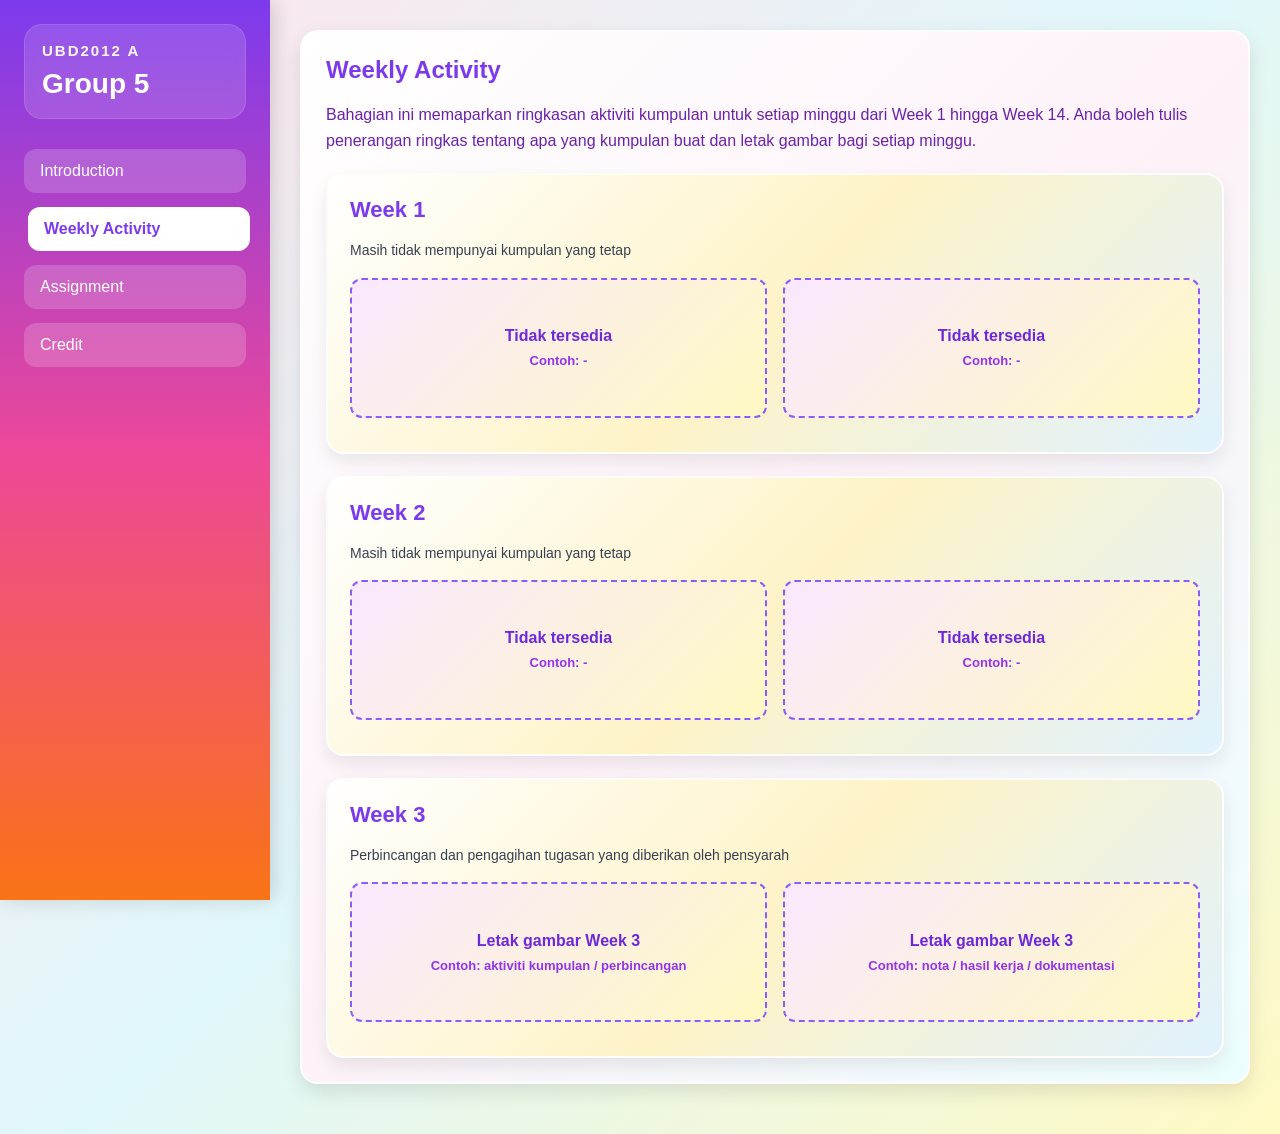
==== activity.html @ 943ba017 "31/3/2026 sesi 1" ====
<!DOCTYPE html>
<html lang="ms">
<head>
  <meta charset="UTF-8" />
  <meta name="viewport" content="width=device-width, initial-scale=1.0" />
  <title>UBD2012 A Group 6 - Weekly Activity</title>
  <link rel="stylesheet" href="style.css" />
</head>
<body>
  <div class="container">
    <aside class="sidebar">
      <div class="sidebar-title">
        <h1>UBD2012 A</h1>
        <h2>Group 5</h2>
      </div>
      <div class="menu">
        <a href="introduction.html">Introduction</a>
        <a href="activity.html" class="active">Weekly Activity</a>
        <a href="assignment.html">Assignment</a>
        <a href="credit.html">Credit</a>
      </div>
    </aside>

    <main class="content">
      
    <section class="section active">
      <div class="card">
        <h3>Weekly Activity</h3>
        <p class="weekly-intro">
          Bahagian ini memaparkan ringkasan aktiviti kumpulan untuk setiap minggu dari Week 1 hingga Week 14.
          Anda boleh tulis penerangan ringkas tentang apa yang kumpulan buat dan letak gambar bagi setiap minggu.
        </p>
        <div class="weeks-container">
          
        <div class="week-card">
          <h4 class="week-title">Week 1</h4>
          <div class="member-detail">Masih tidak mempunyai kumpulan yang tetap</div>
          <div class="members-grid" style="margin-top:16px;">
            <div class="image-slot">Tidak tersedia<span>Contoh: -</span></div>
            <div class="image-slot">Tidak tersedia<span>Contoh: -</span></div>
          </div>
        </div>
    
        <div class="week-card">
          <h4 class="week-title">Week 2</h4>
          <div class="member-detail">Masih tidak mempunyai kumpulan yang tetap</div>
          <div class="members-grid" style="margin-top:16px;">
            <div class="image-slot">Tidak tersedia<span>Contoh: -</span></div>
            <div class="image-slot">Tidak tersedia<span>Contoh: -</span></div>
          </div>
        </div>
    
        <div class="week-card">
          <h4 class="week-title">Week 3</h4>
          <div class="member-detail">Perbincangan dan pengagihan tugasan yang diberikan oleh pensyarah</div>
          <div class="members-grid" style="margin-top:16px;">
            <div class="image-slot">Letak gambar Week 3<span>Contoh: aktiviti kumpulan / perbincangan</span></div>
            <div class="image-slot">Letak gambar Week 3<span>Contoh: nota / hasil kerja / dokumentasi</span></div>
          </div>
        </div>
        </div>
      </div>
    </section>
    
    </main>
  </div>
  
</body>
</html>
---- style.css ----
* {
  margin: 0;
  padding: 0;
  box-sizing: border-box;
  font-family: Arial, sans-serif;
}

body {
  background: linear-gradient(135deg, #ffe4ec, #e0f7fa, #fff9c4);
  color: #222;
}

/* =========================
   LOADING SCREEN
========================= */

#loader {
  position: fixed;
  inset: 0;
  background: linear-gradient(135deg, #7c3aed, #ec4899, #f97316);
  display: flex;
  justify-content: center;
  align-items: center;
  overflow: hidden;
  z-index: 10000;
  transition: opacity 0.7s ease, visibility 0.7s ease;
}

.loader-hidden {
  opacity: 0;
  visibility: hidden;
  pointer-events: none;
}

.loader-blur {
  position: absolute;
  border-radius: 50%;
  filter: blur(18px);
  opacity: 0.28;
  animation: floatBlob 7s ease-in-out infinite;
}

.loader-blur-1 {
  width: 260px;
  height: 260px;
  top: 8%;
  left: 8%;
  background: rgba(255, 255, 255, 0.18);
}

.loader-blur-2 {
  width: 320px;
  height: 320px;
  right: 8%;
  bottom: 8%;
  background: rgba(255, 255, 255, 0.12);
  animation-delay: -2.5s;
}

.loader-card {
  position: relative;
  z-index: 2;
  width: min(92vw, 460px);
  padding: 28px 24px;
  border-radius: 24px;
  text-align: center;
  color: white;
  background: rgba(255, 255, 255, 0.14);
  backdrop-filter: blur(10px);
  box-shadow:
    0 18px 45px rgba(0, 0, 0, 0.18),
    inset 0 0 0 1px rgba(255, 255, 255, 0.16);
}

.loader-badge {
  display: inline-block;
  padding: 8px 14px;
  margin-bottom: 18px;
  border-radius: 999px;
  font-size: 12px;
  font-weight: bold;
  letter-spacing: 1.5px;
  color: #fff7ed;
  background: rgba(255, 255, 255, 0.14);
  box-shadow: inset 0 0 0 1px rgba(255, 255, 255, 0.14);
}

.loader-visual {
  position: relative;
  width: 130px;
  height: 130px;
  margin: 0 auto 20px;
  display: flex;
  justify-content: center;
  align-items: center;
}

.loader-ring {
  position: absolute;
  border-radius: 50%;
  border: 2px solid rgba(255, 255, 255, 0.22);
}

.loader-ring-1 {
  inset: 0;
  border-top-color: #ffffff;
  border-left-color: #fff7ed;
  animation: spin 2s linear infinite;
}

.loader-ring-2 {
  inset: 14px;
  border-right-color: #ffffff;
  border-bottom-color: #fef3c7;
  animation: spinReverse 1.6s linear infinite;
}

.loader-core {
  width: 68px;
  height: 68px;
  border-radius: 20px;
  display: flex;
  justify-content: center;
  align-items: center;
  font-size: 32px;
  font-weight: 800;
  color: #7c3aed;
  background: linear-gradient(135deg, #ffffff, #fdf2f8, #ecfeff);
  box-shadow: 0 10px 24px rgba(0, 0, 0, 0.16);
  animation: pulseCore 1.6s ease-in-out infinite;
}

.loader-title {
  font-size: 28px;
  line-height: 1.2;
  margin-bottom: 10px;
  color: white;
}

.loader-subtitle {
  font-size: 15px;
  line-height: 1.7;
  color: #fff7ed;
  margin-bottom: 18px;
}

.loader-progress {
  width: 100%;
  height: 10px;
  border-radius: 999px;
  overflow: hidden;
  background: rgba(255, 255, 255, 0.16);
  box-shadow: inset 0 0 0 1px rgba(255, 255, 255, 0.12);
}

.loader-progress-bar {
  display: block;
  width: 35%;
  height: 100%;
  border-radius: inherit;
  background: linear-gradient(90deg, #ffffff, #fff7ed, #fef3c7);
  animation: loadingBar 1.8s ease-in-out infinite;
}

.loader-dots {
  display: flex;
  justify-content: center;
  gap: 8px;
  margin-top: 18px;
}

.loader-dots span {
  width: 10px;
  height: 10px;
  border-radius: 50%;
  background: white;
  opacity: 0.35;
  animation: dotBlink 1.2s infinite ease-in-out;
}

.loader-dots span:nth-child(2) {
  animation-delay: 0.2s;
}

.loader-dots span:nth-child(3) {
  animation-delay: 0.4s;
}

.loader-note {
  margin-top: 12px;
  color: #fff7ed;
  font-size: 12px;
  font-weight: bold;
  letter-spacing: 1.5px;
  text-transform: uppercase;
}

@keyframes spin {
  to {
    transform: rotate(360deg);
  }
}

@keyframes spinReverse {
  to {
    transform: rotate(-360deg);
  }
}

@keyframes pulseCore {
  0%, 100% {
    transform: scale(1);
  }
  50% {
    transform: scale(1.08);
  }
}

@keyframes dotBlink {
  0%, 100% {
    transform: translateY(0);
    opacity: 0.35;
  }
  50% {
    transform: translateY(-6px);
    opacity: 1;
  }
}

@keyframes loadingBar {
  0% {
    transform: translateX(-120%);
  }
  50% {
    transform: translateX(120%);
  }
  100% {
    transform: translateX(260%);
  }
}

@keyframes floatBlob {
  0%, 100% {
    transform: translateY(0) translateX(0) scale(1);
  }
  50% {
    transform: translateY(-18px) translateX(12px) scale(1.08);
  }
}

/* =========================
   MAIN LAYOUT
========================= */

.container {
  display: flex;
  min-height: 100vh;
}

.sidebar {
  width: 270px;
  background: linear-gradient(180deg, #7c3aed, #ec4899, #f97316);
  color: white;
  padding: 24px;
  box-shadow: 4px 0 18px rgba(0, 0, 0, 0.15);
  position: sticky;
  top: 0;
  height: 100vh;
  overflow-y: auto;
}

.sidebar-title {
  margin-bottom: 30px;
  padding: 18px;
  border-radius: 18px;
  background: rgba(255, 255, 255, 0.14);
  box-shadow: inset 0 0 0 1px rgba(255, 255, 255, 0.12);
  backdrop-filter: blur(6px);
}

.sidebar-title h1 {
  font-size: 15px;
  font-weight: bold;
  letter-spacing: 2px;
  text-transform: uppercase;
  color: #fff7ed;
  margin-bottom: 8px;
}

.sidebar-title h2 {
  font-size: 28px;
  font-weight: bold;
  line-height: 1.2;
  color: white;
}

.menu a {
  display: block;
  background: rgba(255, 255, 255, 0.18);
  color: white;
  text-decoration: none;
  padding: 13px 16px;
  border-radius: 12px;
  margin-bottom: 14px;
  transition: 0.3s;
  backdrop-filter: blur(4px);
}

.menu a:hover,
.menu a.active {
  background: #fff;
  color: #7c3aed;
  font-weight: bold;
  transform: translateX(4px);
}

.content {
  flex: 1;
  padding: 30px;
}

.section.active {
  width: 100%;
  max-width: 1100px;
  margin: 0 auto;
}

.card {
  background: linear-gradient(135deg, #ffffff, #fdf2f8, #ecfeff);
  padding: 24px;
  border-radius: 18px;
  box-shadow: 0 8px 20px rgba(0, 0, 0, 0.1);
  margin-bottom: 20px;
  border: 2px solid rgba(255, 255, 255, 0.7);
}

.card h3 {
  margin-bottom: 18px;
  color: #7c3aed;
  font-size: 24px;
}

.weekly-intro {
  font-size: 16px;
  margin-bottom: 20px;
  color: #6b21a8;
  line-height: 1.6;
}

.weeks-container {
  display: grid;
  gap: 22px;
}

.week-card {
  background: linear-gradient(135deg, #ffffff, #fef3c7, #e0f2fe);
  border-radius: 18px;
  padding: 22px;
  box-shadow: 0 8px 18px rgba(0, 0, 0, 0.08);
  border: 2px solid rgba(255, 255, 255, 0.8);
}

.week-title {
  font-size: 22px;
  color: #7c3aed;
  margin-bottom: 16px;
}

.members-grid {
  display: grid;
  grid-template-columns: repeat(2, 1fr);
  gap: 16px;
}

.member-card {
  background: linear-gradient(135deg, #fdf2f8, #ecfeff);
  border-radius: 16px;
  padding: 16px;
  border: 2px solid #f5d0fe;
  box-shadow: 0 4px 10px rgba(0, 0, 0, 0.06);
}

.member-card h4 {
  color: #db2777;
  margin-bottom: 10px;
  font-size: 18px;
}

.member-file,
.image-slot {
  width: 100%;
  min-height: 140px;
  border: 2px dashed #8b5cf6;
  border-radius: 12px;
  display: flex;
  flex-direction: column;
  align-items: center;
  justify-content: center;
  text-align: center;
  background: linear-gradient(135deg, #fae8ff, #fef9c3);
  color: #6d28d9;
  font-weight: bold;
  margin-bottom: 12px;
  padding: 14px;
  transition: 0.3s;
}

.member-file {
  cursor: pointer;
}

.member-file:hover,
.image-slot:hover {
  transform: translateY(-4px) scale(1.02);
  box-shadow: 0 10px 20px rgba(0, 0, 0, 0.12);
  border-color: #ec4899;
  background: linear-gradient(135deg, #fce7f3, #dbeafe, #fef3c7);
}

.member-file span,
.image-slot span {
  display: block;
  margin-top: 8px;
  font-size: 13px;
  color: #9333ea;
}

.member-detail {
  font-size: 14px;
  line-height: 1.6;
  color: #374151;
}

.credit-item {
  padding: 14px 0;
  border-bottom: 1px solid #fbcfe8;
  font-size: 16px;
}

.credit-item strong {
  color: #ea580c;
}

.credit-item:last-child {
  border-bottom: none;
}

.pdf-preview-card {
  margin-top: 24px;
  background: linear-gradient(135deg, #ffffff, #f3e8ff, #ecfeff);
  border-radius: 18px;
  padding: 20px;
  border: 2px solid #e9d5ff;
  box-shadow: 0 8px 18px rgba(0, 0, 0, 0.08);
}

.pdf-preview-title {
  font-size: 20px;
  color: #7c3aed;
  margin-bottom: 12px;
}

.pdf-preview-note {
  font-size: 14px;
  color: #6b7280;
  margin-bottom: 14px;
  line-height: 1.6;
}

.pdf-frame {
  width: 100%;
  height: 650px;
  border: 2px solid #ddd6fe;
  border-radius: 12px;
  background: white;
}

/* =========================
   RESPONSIVE
========================= */

@media (max-width: 768px) {
  .container {
    flex-direction: column;
  }

  .sidebar {
    width: 100%;
    height: auto;
    position: relative;
  }

  .content {
    padding: 18px;
  }

  .members-grid {
    grid-template-columns: 1fr;
  }

  .pdf-frame {
    height: 420px;
  }

  .loader-card {
    padding: 24px 18px;
    border-radius: 20px;
  }

  .loader-title {
    font-size: 22px;
  }

  .loader-subtitle {
    font-size: 14px;
  }

  .loader-visual {
    width: 110px;
    height: 110px;
  }

  .loader-core {
    width: 58px;
    height: 58px;
    font-size: 28px;
  }
}
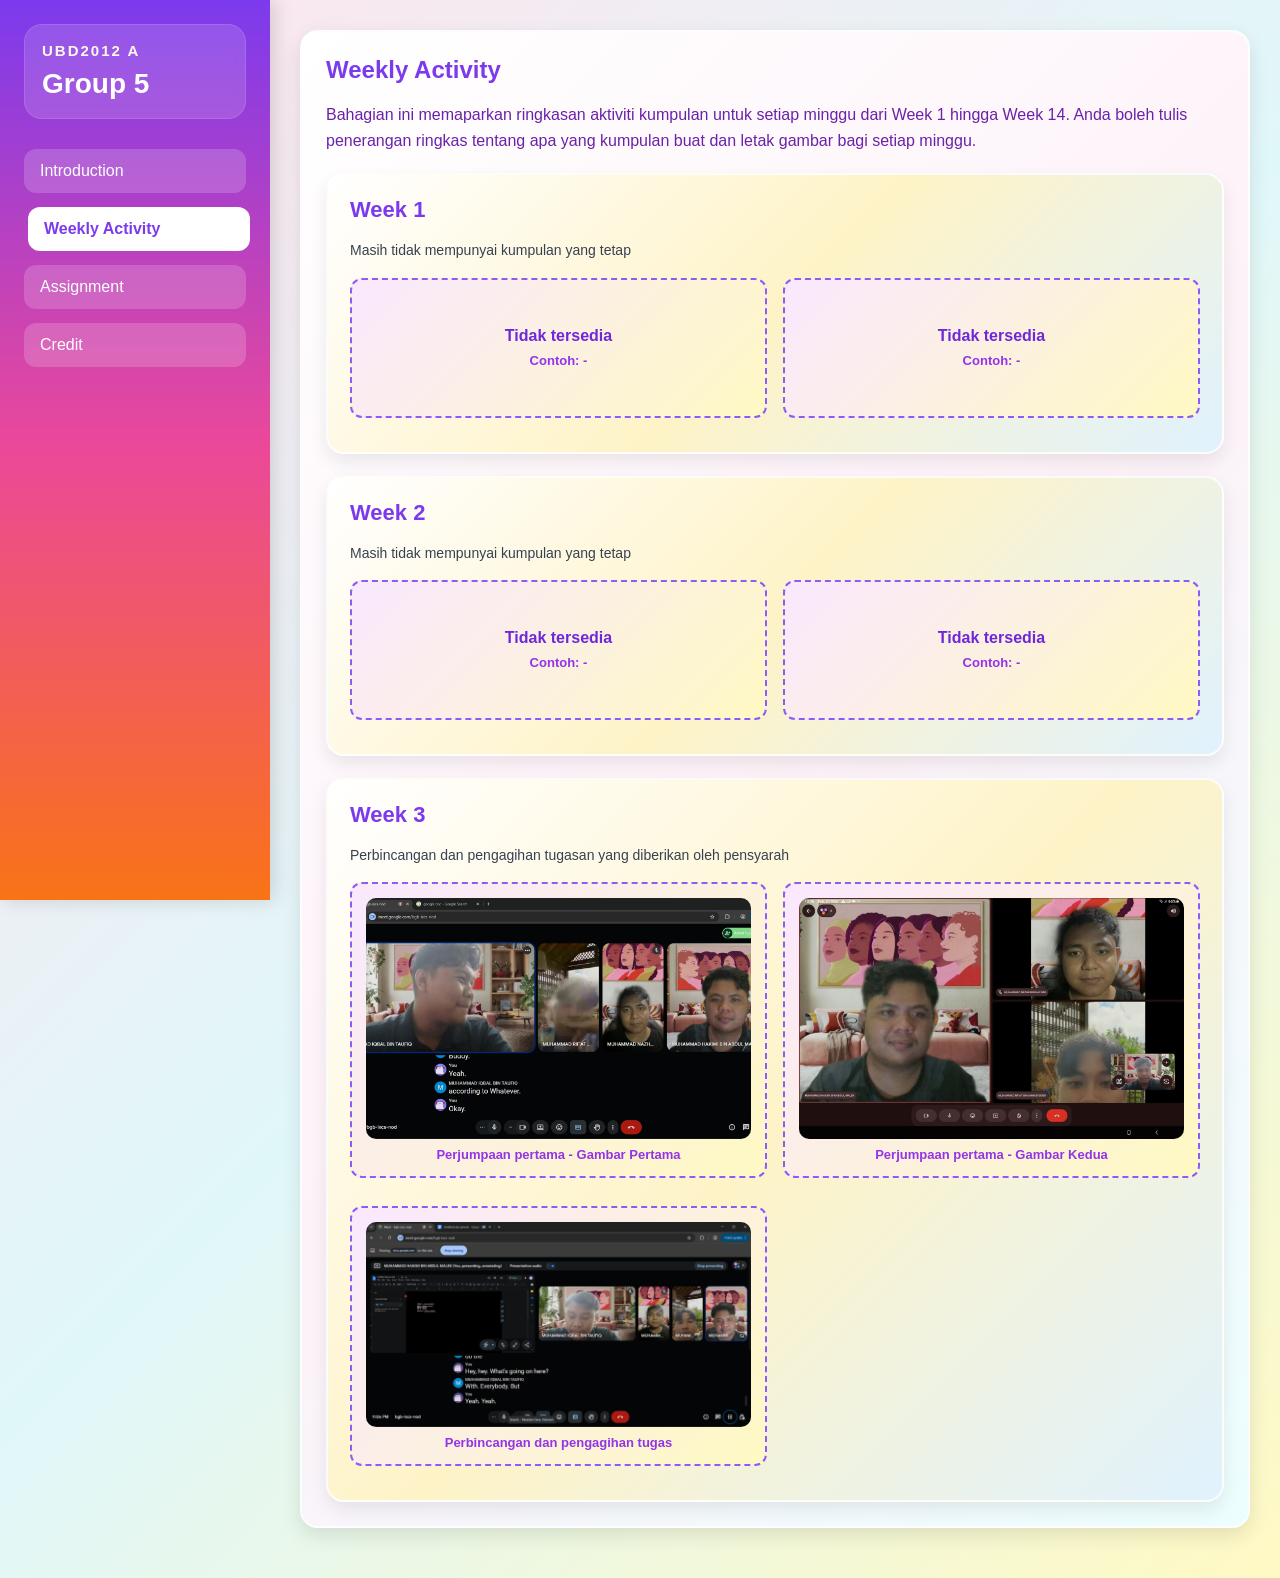
==== commit e097ce7c: "010425 sesi 1" ====
--- a/activity.html
+++ b/activity.html
@@ -54,8 +54,18 @@
           <h4 class="week-title">Week 3</h4>
           <div class="member-detail">Perbincangan dan pengagihan tugasan yang diberikan oleh pensyarah</div>
           <div class="members-grid" style="margin-top:16px;">
-            <div class="image-slot">Letak gambar Week 3<span>Contoh: aktiviti kumpulan / perbincangan</span></div>
-            <div class="image-slot">Letak gambar Week 3<span>Contoh: nota / hasil kerja / dokumentasi</span></div>
+            <div class="image-slot">
+            <img src="Image/WEEK3/Week3Pic1.jpg" alt="Aktiviti Kumpulan" style="width:100%; height:100%; object-fit:cover;border-radius: 10px;">
+              <span>Perjumpaan pertama - Gambar Pertama</span>
+            </div>
+            <div class="image-slot">
+            <img src="Image/WEEK3/Week3Pic2.jpg" alt="Aktiviti Kumpulan" style="width:100%; height:100%; object-fit:cover;border-radius: 10px;">
+              <span>Perjumpaan pertama - Gambar Kedua</span>
+          </div>
+          <div class="image-slot">
+            <img src="Image/WEEK3/Week3Pic3.jpeg" alt="Aktiviti Kumpulan" style="width:100%; height:100%; object-fit:cover;border-radius: 10px;">
+              <span>Perbincangan dan pengagihan tugas</span>
+          </div>
           </div>
         </div>
         </div>
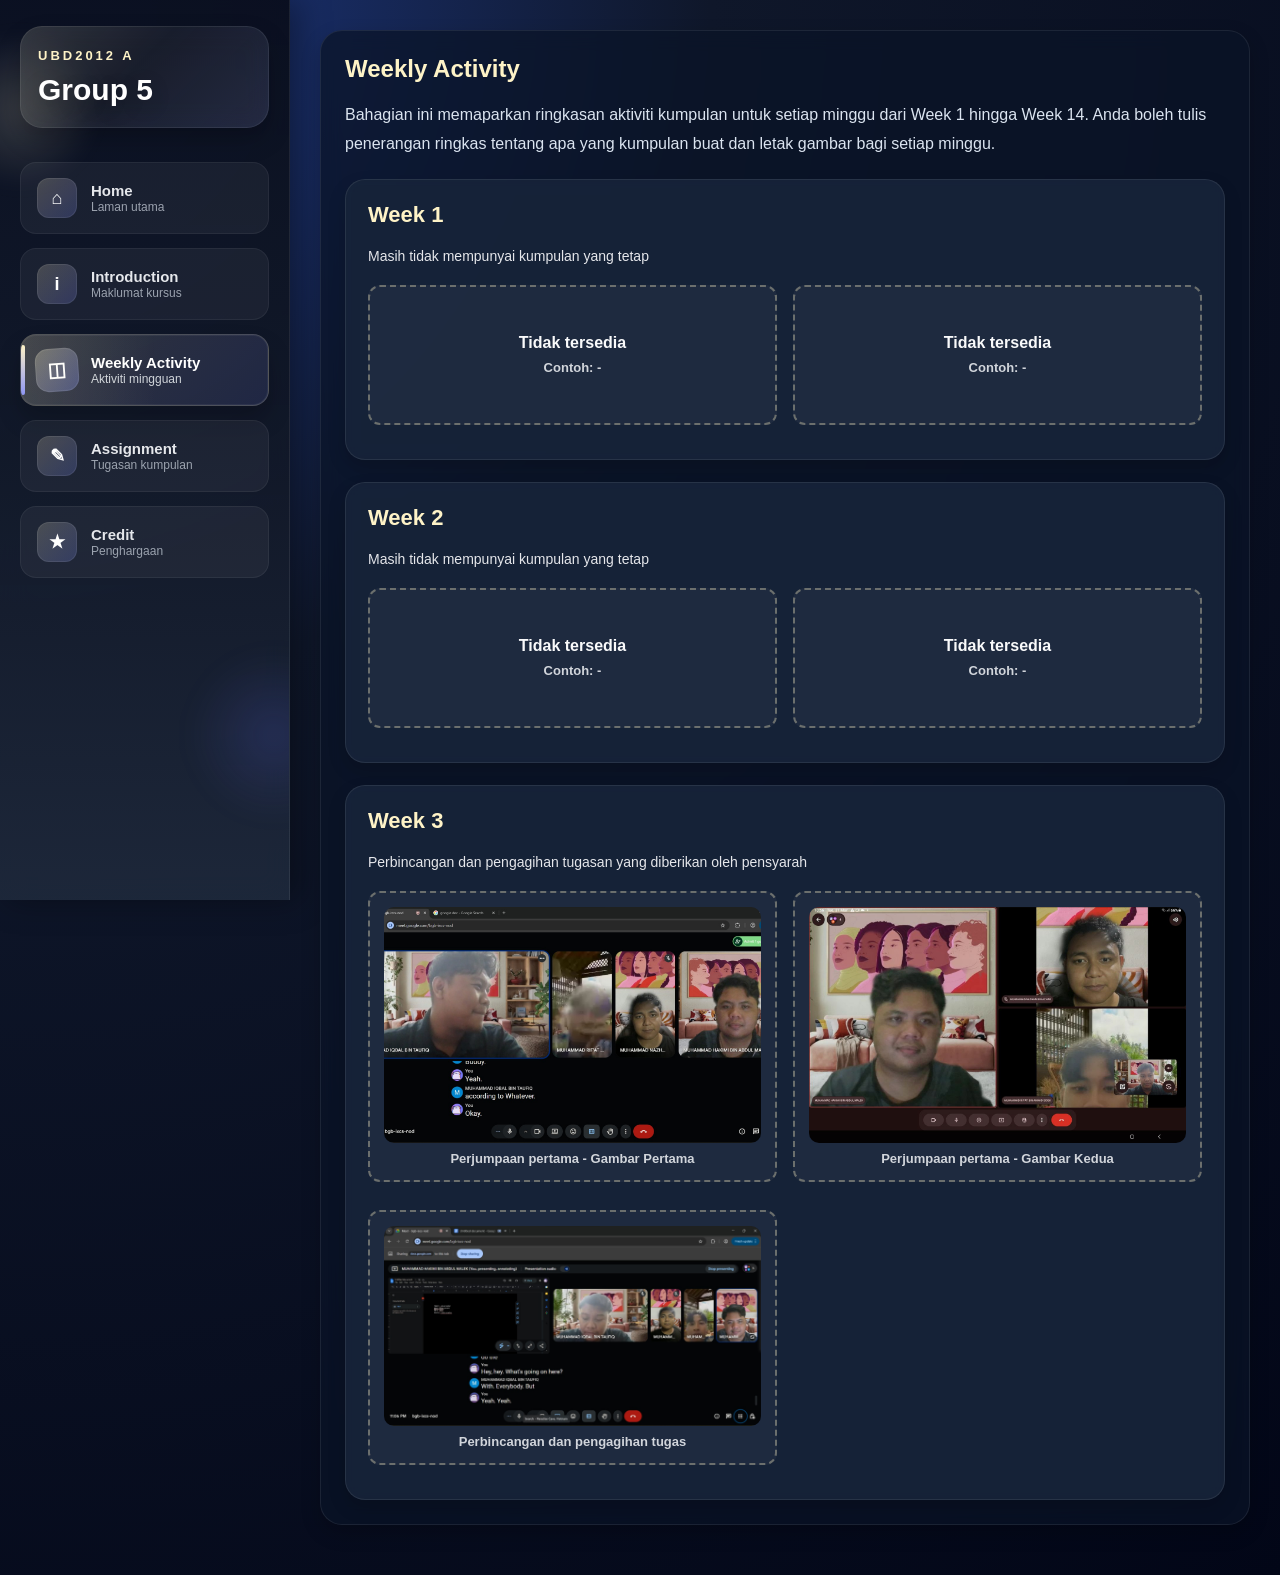
==== commit 05ec4bdd: "030426 sesi 1" ====
--- a/activity.html
+++ b/activity.html
@@ -3,7 +3,7 @@
 <head>
   <meta charset="UTF-8" />
   <meta name="viewport" content="width=device-width, initial-scale=1.0" />
-  <title>UBD2012 A Group 6 - Weekly Activity</title>
+  <title>UBD2012 A Group 5 - Credit</title>
   <link rel="stylesheet" href="style.css" />
 </head>
 <body>
@@ -13,14 +13,49 @@
         <h1>UBD2012 A</h1>
         <h2>Group 5</h2>
       </div>
+
       <div class="menu">
-        <a href="introduction.html">Introduction</a>
-        <a href="activity.html" class="active">Weekly Activity</a>
-        <a href="assignment.html">Assignment</a>
-        <a href="credit.html">Credit</a>
+        <a href="index.html">
+          <div class="menu-icon">⌂</div>
+          <div class="menu-text">
+            <strong>Home</strong>
+            <span>Laman utama</span>
+          </div>
+        </a>
+
+        <a href="introduction.html">
+          <div class="menu-icon">i</div>
+          <div class="menu-text">
+            <strong>Introduction</strong>
+            <span>Maklumat kursus</span>
+          </div>
+        </a>
+
+        <a href="activity.html" class="active">
+          <div class="menu-icon">◫</div>
+          <div class="menu-text">
+            <strong>Weekly Activity</strong>
+            <span>Aktiviti mingguan</span>
+          </div>
+        </a>
+
+        <a href="assignment.html">
+          <div class="menu-icon">✎</div>
+          <div class="menu-text">
+            <strong>Assignment</strong>
+            <span>Tugasan kumpulan</span>
+          </div>
+        </a>
+
+        <a href="credit.html">
+          <div class="menu-icon">★</div>
+          <div class="menu-text">
+            <strong>Credit</strong>
+            <span>Penghargaan</span>
+          </div>
+        </a>
       </div>
     </aside>
-
     <main class="content">
       
     <section class="section active">
@@ -73,7 +108,7 @@
     </section>
     
     </main>
+    
   </div>
-  
 </body>
-</html>
+</html>
--- a/style.css
+++ b/style.css
@@ -5,9 +5,13 @@
   font-family: Arial, sans-serif;
 }
 
+html {
+  scroll-behavior: smooth;
+}
+
 body {
-  background: linear-gradient(135deg, #ffe4ec, #e0f7fa, #fff9c4);
-  color: #222;
+  background: radial-gradient(circle at top left, #1e3a8a 0%, #0f172a 35%, #020617 100%);
+  color: #f8fafc;
 }
 
 /* =========================
@@ -17,7 +21,7 @@
 #loader {
   position: fixed;
   inset: 0;
-  background: linear-gradient(135deg, #7c3aed, #ec4899, #f97316);
+  background: linear-gradient(135deg, #020617, #0f172a, #1e3a8a);
   display: flex;
   justify-content: center;
   align-items: center;
@@ -36,7 +40,7 @@
   position: absolute;
   border-radius: 50%;
   filter: blur(18px);
-  opacity: 0.28;
+  opacity: 0.22;
   animation: floatBlob 7s ease-in-out infinite;
 }
 
@@ -45,7 +49,7 @@
   height: 260px;
   top: 8%;
   left: 8%;
-  background: rgba(255, 255, 255, 0.18);
+  background: rgba(255, 255, 255, 0.12);
 }
 
 .loader-blur-2 {
@@ -53,7 +57,7 @@
   height: 320px;
   right: 8%;
   bottom: 8%;
-  background: rgba(255, 255, 255, 0.12);
+  background: rgba(255, 255, 255, 0.08);
   animation-delay: -2.5s;
 }
 
@@ -65,11 +69,11 @@
   border-radius: 24px;
   text-align: center;
   color: white;
-  background: rgba(255, 255, 255, 0.14);
-  backdrop-filter: blur(10px);
+  background: rgba(255, 255, 255, 0.08);
+  backdrop-filter: blur(14px);
   box-shadow:
-    0 18px 45px rgba(0, 0, 0, 0.18),
-    inset 0 0 0 1px rgba(255, 255, 255, 0.16);
+    0 18px 45px rgba(0, 0, 0, 0.28),
+    inset 0 0 0 1px rgba(255, 255, 255, 0.10);
 }
 
 .loader-badge {
@@ -80,9 +84,9 @@
   font-size: 12px;
   font-weight: bold;
   letter-spacing: 1.5px;
-  color: #fff7ed;
-  background: rgba(255, 255, 255, 0.14);
-  box-shadow: inset 0 0 0 1px rgba(255, 255, 255, 0.14);
+  color: #fef3c7;
+  background: rgba(255, 255, 255, 0.08);
+  box-shadow: inset 0 0 0 1px rgba(255, 255, 255, 0.08);
 }
 
 .loader-visual {
@@ -98,20 +102,20 @@
 .loader-ring {
   position: absolute;
   border-radius: 50%;
-  border: 2px solid rgba(255, 255, 255, 0.22);
+  border: 2px solid rgba(255, 255, 255, 0.18);
 }
 
 .loader-ring-1 {
   inset: 0;
   border-top-color: #ffffff;
-  border-left-color: #fff7ed;
+  border-left-color: #fef3c7;
   animation: spin 2s linear infinite;
 }
 
 .loader-ring-2 {
   inset: 14px;
   border-right-color: #ffffff;
-  border-bottom-color: #fef3c7;
+  border-bottom-color: #cbd5e1;
   animation: spinReverse 1.6s linear infinite;
 }
 
@@ -124,9 +128,9 @@
   align-items: center;
   font-size: 32px;
   font-weight: 800;
-  color: #7c3aed;
-  background: linear-gradient(135deg, #ffffff, #fdf2f8, #ecfeff);
-  box-shadow: 0 10px 24px rgba(0, 0, 0, 0.16);
+  color: #0f172a;
+  background: linear-gradient(135deg, #ffffff, #f8fafc, #e2e8f0);
+  box-shadow: 0 10px 24px rgba(0, 0, 0, 0.18);
   animation: pulseCore 1.6s ease-in-out infinite;
 }
 
@@ -140,7 +144,7 @@
 .loader-subtitle {
   font-size: 15px;
   line-height: 1.7;
-  color: #fff7ed;
+  color: #e2e8f0;
   margin-bottom: 18px;
 }
 
@@ -149,8 +153,8 @@
   height: 10px;
   border-radius: 999px;
   overflow: hidden;
-  background: rgba(255, 255, 255, 0.16);
-  box-shadow: inset 0 0 0 1px rgba(255, 255, 255, 0.12);
+  background: rgba(255, 255, 255, 0.10);
+  box-shadow: inset 0 0 0 1px rgba(255, 255, 255, 0.08);
 }
 
 .loader-progress-bar {
@@ -158,7 +162,7 @@
   width: 35%;
   height: 100%;
   border-radius: inherit;
-  background: linear-gradient(90deg, #ffffff, #fff7ed, #fef3c7);
+  background: linear-gradient(90deg, #ffffff, #fef3c7, #cbd5e1);
   animation: loadingBar 1.8s ease-in-out infinite;
 }
 
@@ -188,7 +192,7 @@
 
 .loader-note {
   margin-top: 12px;
-  color: #fff7ed;
+  color: #fef3c7;
   font-size: 12px;
   font-weight: bold;
   letter-spacing: 1.5px;
@@ -257,62 +261,217 @@
   min-height: 100vh;
 }
 
+/* =========================
+   SIDEBAR PREMIUM
+========================= */
+
 .sidebar {
-  width: 270px;
-  background: linear-gradient(180deg, #7c3aed, #ec4899, #f97316);
+  width: 290px;
+  background: linear-gradient(180deg, rgba(10,15,30,0.96), rgba(17,24,39,0.94), rgba(30,41,59,0.92));
   color: white;
-  padding: 24px;
-  box-shadow: 4px 0 18px rgba(0, 0, 0, 0.15);
+  padding: 26px 20px;
+  box-shadow: 8px 0 30px rgba(0, 0, 0, 0.35);
   position: sticky;
   top: 0;
   height: 100vh;
   overflow-y: auto;
+  border-right: 1px solid rgba(255, 255, 255, 0.08);
+  backdrop-filter: blur(14px);
+}
+
+.sidebar::before {
+  content: "";
+  position: absolute;
+  top: 30px;
+  left: -60px;
+  width: 160px;
+  height: 160px;
+  border-radius: 50%;
+  background: radial-gradient(circle, rgba(254,243,199,0.18), transparent 70%);
+  filter: blur(10px);
+  pointer-events: none;
+}
+
+.sidebar::after {
+  content: "";
+  position: absolute;
+  bottom: 80px;
+  right: -70px;
+  width: 170px;
+  height: 170px;
+  border-radius: 50%;
+  background: radial-gradient(circle, rgba(99,102,241,0.18), transparent 70%);
+  filter: blur(12px);
+  pointer-events: none;
 }
 
 .sidebar-title {
-  margin-bottom: 30px;
-  padding: 18px;
-  border-radius: 18px;
-  background: rgba(255, 255, 255, 0.14);
-  box-shadow: inset 0 0 0 1px rgba(255, 255, 255, 0.12);
-  backdrop-filter: blur(6px);
+  position: relative;
+  margin-bottom: 34px;
+  padding: 22px 18px;
+  border-radius: 22px;
+  background: rgba(255, 255, 255, 0.06);
+  box-shadow:
+    inset 0 0 0 1px rgba(255, 255, 255, 0.08),
+    0 12px 24px rgba(0, 0, 0, 0.22);
+  backdrop-filter: blur(12px);
+  overflow: hidden;
+}
+
+.sidebar-title::before {
+  content: "";
+  position: absolute;
+  inset: 0;
+  background: linear-gradient(135deg, rgba(254,243,199,0.10), transparent 45%, rgba(129,140,248,0.10));
+  pointer-events: none;
 }
 
 .sidebar-title h1 {
+  position: relative;
+  font-size: 13px;
+  font-weight: bold;
+  letter-spacing: 3px;
+  text-transform: uppercase;
+  color: #fef3c7;
+  margin-bottom: 10px;
+}
+
+.sidebar-title h2 {
+  position: relative;
+  font-size: 30px;
+  font-weight: 800;
+  line-height: 1.1;
+  color: white;
+  text-shadow: 0 6px 18px rgba(0,0,0,0.25);
+}
+
+.menu {
+  position: relative;
+  z-index: 2;
+  width: 100%;
+}
+
+.menu a {
+  position: relative;
+  display: flex;
+  align-items: center;
+  gap: 14px;
+  width: 100%;
+  padding: 15px 16px;
+  margin-bottom: 14px;
+  border-radius: 16px;
+  text-decoration: none;
+  color: #e5e7eb;
+  background: rgba(255, 255, 255, 0.05);
+  border: 1px solid rgba(255, 255, 255, 0.06);
+  transition: all 0.28s ease;
+  overflow: hidden;
+}
+
+.menu a::before {
+  content: "";
+  position: absolute;
+  left: 0;
+  top: 10px;
+  bottom: 10px;
+  width: 4px;
+  border-radius: 999px;
+  background: linear-gradient(180deg, #fef3c7, #818cf8);
+  opacity: 0;
+  transform: scaleY(0.3);
+  transition: all 0.28s ease;
+}
+
+.menu a::after {
+  content: "";
+  position: absolute;
+  inset: 0;
+  background: linear-gradient(90deg, rgba(254,243,199,0.10), transparent 55%);
+  opacity: 0;
+  transition: 0.28s ease;
+}
+
+.menu a:hover {
+  transform: translateX(8px) scale(1.01);
+  color: white;
+  background: rgba(255, 255, 255, 0.09);
+  box-shadow: 0 12px 22px rgba(0, 0, 0, 0.18);
+}
+
+.menu a:hover::before {
+  opacity: 1;
+  transform: scaleY(1);
+}
+
+.menu a:hover::after {
+  opacity: 1;
+}
+
+.menu a.active {
+  color: white;
+  background: linear-gradient(135deg, rgba(254,243,199,0.14), rgba(129,140,248,0.14));
+  border: 1px solid rgba(254, 243, 199, 0.18);
+  box-shadow:
+    0 14px 24px rgba(0, 0, 0, 0.20),
+    inset 0 0 0 1px rgba(255,255,255,0.05);
+}
+
+.menu a.active::before {
+  opacity: 1;
+  transform: scaleY(1);
+}
+
+.menu a.active::after {
+  opacity: 1;
+}
+
+.menu-icon {
+  width: 40px;
+  height: 40px;
+  min-width: 40px;
+  border-radius: 12px;
+  display: flex;
+  align-items: center;
+  justify-content: center;
+  font-size: 18px;
+  font-weight: bold;
+  color: #fff;
+  background: linear-gradient(135deg, rgba(254,243,199,0.20), rgba(129,140,248,0.22));
+  box-shadow: inset 0 0 0 1px rgba(255,255,255,0.08);
+  transition: 0.28s ease;
+}
+
+.menu a:hover .menu-icon,
+.menu a.active .menu-icon {
+  transform: scale(1.08) rotate(-4deg);
+  background: linear-gradient(135deg, rgba(254,243,199,0.30), rgba(129,140,248,0.32));
+}
+
+.menu-text {
+  display: flex;
+  flex-direction: column;
+  line-height: 1.2;
+}
+
+.menu-text strong {
   font-size: 15px;
-  font-weight: bold;
-  letter-spacing: 2px;
-  text-transform: uppercase;
-  color: #fff7ed;
-  margin-bottom: 8px;
-}
-
-.sidebar-title h2 {
-  font-size: 28px;
-  font-weight: bold;
-  line-height: 1.2;
-  color: white;
-}
-
-.menu a {
-  display: block;
-  background: rgba(255, 255, 255, 0.18);
-  color: white;
-  text-decoration: none;
-  padding: 13px 16px;
-  border-radius: 12px;
-  margin-bottom: 14px;
-  transition: 0.3s;
-  backdrop-filter: blur(4px);
-}
-
-.menu a:hover,
-.menu a.active {
-  background: #fff;
-  color: #7c3aed;
-  font-weight: bold;
-  transform: translateX(4px);
-}
+  font-weight: 700;
+  color: inherit;
+}
+
+.menu-text span {
+  font-size: 12px;
+  color: #9ca3af;
+}
+
+.menu a:hover .menu-text span,
+.menu a.active .menu-text span {
+  color: #d1d5db;
+}
+
+/* =========================
+   CONTENT
+========================= */
 
 .content {
   flex: 1;
@@ -326,25 +485,26 @@
 }
 
 .card {
-  background: linear-gradient(135deg, #ffffff, #fdf2f8, #ecfeff);
+  background: rgba(10, 20, 40, 0.72);
   padding: 24px;
-  border-radius: 18px;
-  box-shadow: 0 8px 20px rgba(0, 0, 0, 0.1);
+  border-radius: 22px;
+  box-shadow: 0 8px 20px rgba(0, 0, 0, 0.20);
   margin-bottom: 20px;
-  border: 2px solid rgba(255, 255, 255, 0.7);
+  border: 1px solid rgba(255, 255, 255, 0.08);
+  backdrop-filter: blur(10px);
 }
 
 .card h3 {
   margin-bottom: 18px;
-  color: #7c3aed;
+  color: #fef3c7;
   font-size: 24px;
 }
 
 .weekly-intro {
   font-size: 16px;
   margin-bottom: 20px;
-  color: #6b21a8;
-  line-height: 1.6;
+  color: #dbe4f0;
+  line-height: 1.8;
 }
 
 .weeks-container {
@@ -353,16 +513,17 @@
 }
 
 .week-card {
-  background: linear-gradient(135deg, #ffffff, #fef3c7, #e0f2fe);
-  border-radius: 18px;
+  background: rgba(25, 38, 60, 0.82);
+  border-radius: 20px;
   padding: 22px;
-  box-shadow: 0 8px 18px rgba(0, 0, 0, 0.08);
-  border: 2px solid rgba(255, 255, 255, 0.8);
+  box-shadow: 0 8px 18px rgba(0, 0, 0, 0.16);
+  border: 1px solid rgba(255, 255, 255, 0.08);
+  backdrop-filter: blur(8px);
 }
 
 .week-title {
   font-size: 22px;
-  color: #7c3aed;
+  color: #fef3c7;
   margin-bottom: 16px;
 }
 
@@ -373,15 +534,15 @@
 }
 
 .member-card {
-  background: linear-gradient(135deg, #fdf2f8, #ecfeff);
+  background: rgba(8, 20, 45, 0.95);
   border-radius: 16px;
   padding: 16px;
-  border: 2px solid #f5d0fe;
-  box-shadow: 0 4px 10px rgba(0, 0, 0, 0.06);
+  border: 1px solid rgba(255, 255, 255, 0.08);
+  box-shadow: 0 4px 10px rgba(0, 0, 0, 0.12);
 }
 
 .member-card h4 {
-  color: #db2777;
+  color: #fef3c7;
   margin-bottom: 10px;
   font-size: 18px;
 }
@@ -390,15 +551,15 @@
 .image-slot {
   width: 100%;
   min-height: 140px;
-  border: 2px dashed #8b5cf6;
+  border: 2px dashed rgba(254, 243, 199, 0.35);
   border-radius: 12px;
   display: flex;
   flex-direction: column;
   align-items: center;
   justify-content: center;
   text-align: center;
-  background: linear-gradient(135deg, #fae8ff, #fef9c3);
-  color: #6d28d9;
+  background: rgba(255, 255, 255, 0.04);
+  color: #f9fafb;
   font-weight: bold;
   margin-bottom: 12px;
   padding: 14px;
@@ -412,9 +573,9 @@
 .member-file:hover,
 .image-slot:hover {
   transform: translateY(-4px) scale(1.02);
-  box-shadow: 0 10px 20px rgba(0, 0, 0, 0.12);
-  border-color: #ec4899;
-  background: linear-gradient(135deg, #fce7f3, #dbeafe, #fef3c7);
+  box-shadow: 0 10px 20px rgba(0, 0, 0, 0.16);
+  border-color: #fef3c7;
+  background: rgba(255, 255, 255, 0.08);
 }
 
 .member-file span,
@@ -422,23 +583,37 @@
   display: block;
   margin-top: 8px;
   font-size: 13px;
-  color: #9333ea;
+  color: #d1d5db;
 }
 
 .member-detail {
   font-size: 14px;
-  line-height: 1.6;
-  color: #374151;
+  line-height: 1.8;
+  color: #e5e7eb;
+}
+
+.member-detail strong {
+  color: #ffffff;
+}
+
+.member-detail a {
+  color: #fef3c7;
+  text-decoration: none;
+}
+
+.member-detail a:hover {
+  text-decoration: underline;
 }
 
 .credit-item {
   padding: 14px 0;
-  border-bottom: 1px solid #fbcfe8;
+  border-bottom: 1px solid rgba(255, 255, 255, 0.08);
   font-size: 16px;
+  color: #e5e7eb;
 }
 
 .credit-item strong {
-  color: #ea580c;
+  color: #fef3c7;
 }
 
 .credit-item:last-child {
@@ -447,22 +622,22 @@
 
 .pdf-preview-card {
   margin-top: 24px;
-  background: linear-gradient(135deg, #ffffff, #f3e8ff, #ecfeff);
+  background: rgba(17, 24, 39, 0.76);
   border-radius: 18px;
   padding: 20px;
-  border: 2px solid #e9d5ff;
-  box-shadow: 0 8px 18px rgba(0, 0, 0, 0.08);
+  border: 1px solid rgba(255, 255, 255, 0.08);
+  box-shadow: 0 8px 18px rgba(0, 0, 0, 0.16);
 }
 
 .pdf-preview-title {
   font-size: 20px;
-  color: #7c3aed;
+  color: #fef3c7;
   margin-bottom: 12px;
 }
 
 .pdf-preview-note {
   font-size: 14px;
-  color: #6b7280;
+  color: #d1d5db;
   margin-bottom: 14px;
   line-height: 1.6;
 }
@@ -470,7 +645,7 @@
 .pdf-frame {
   width: 100%;
   height: 650px;
-  border: 2px solid #ddd6fe;
+  border: 1px solid rgba(255, 255, 255, 0.12);
   border-radius: 12px;
   background: white;
 }
@@ -478,6 +653,12 @@
 /* =========================
    RESPONSIVE
 ========================= */
+
+@media (max-width: 992px) {
+  .members-grid {
+    grid-template-columns: 1fr;
+  }
+}
 
 @media (max-width: 768px) {
   .container {
@@ -488,14 +669,16 @@
     width: 100%;
     height: auto;
     position: relative;
+    padding: 18px;
+  }
+
+  .sidebar::before,
+  .sidebar::after {
+    display: none;
   }
 
   .content {
     padding: 18px;
-  }
-
-  .members-grid {
-    grid-template-columns: 1fr;
   }
 
   .pdf-frame {
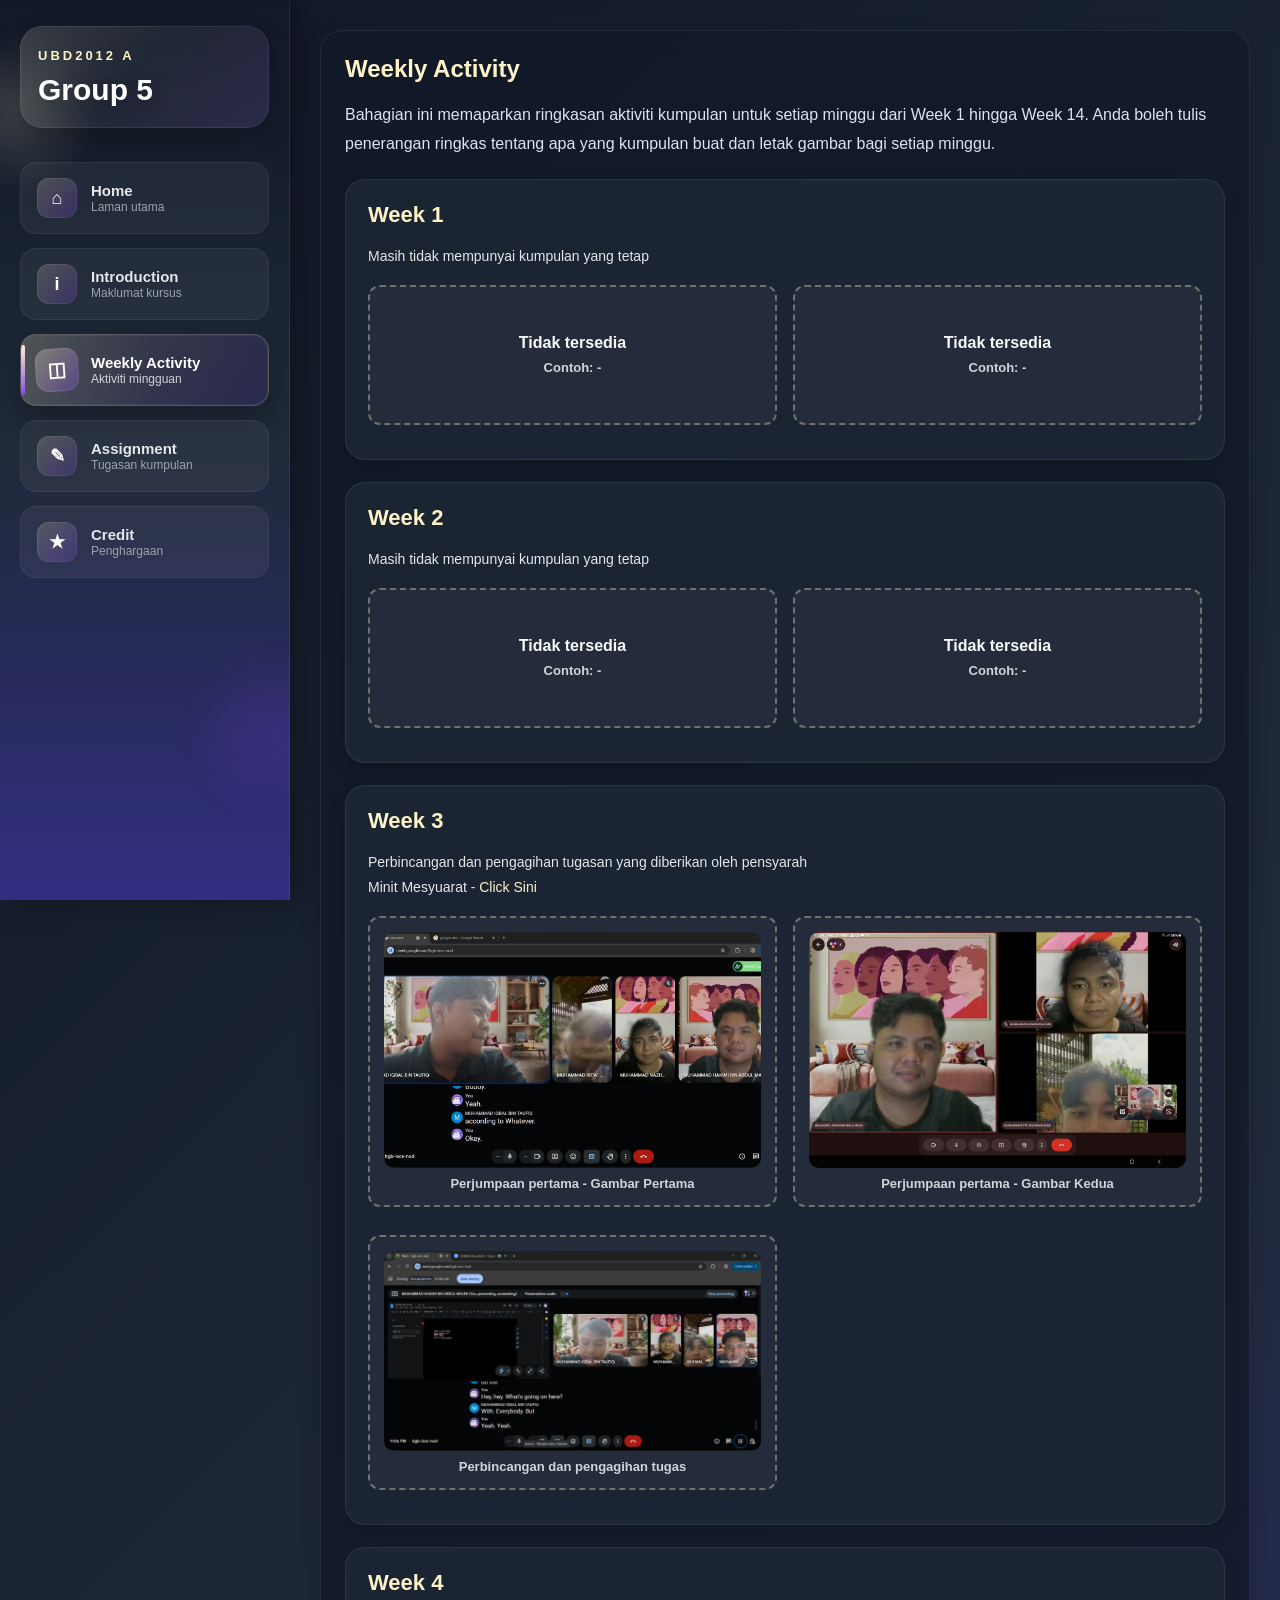
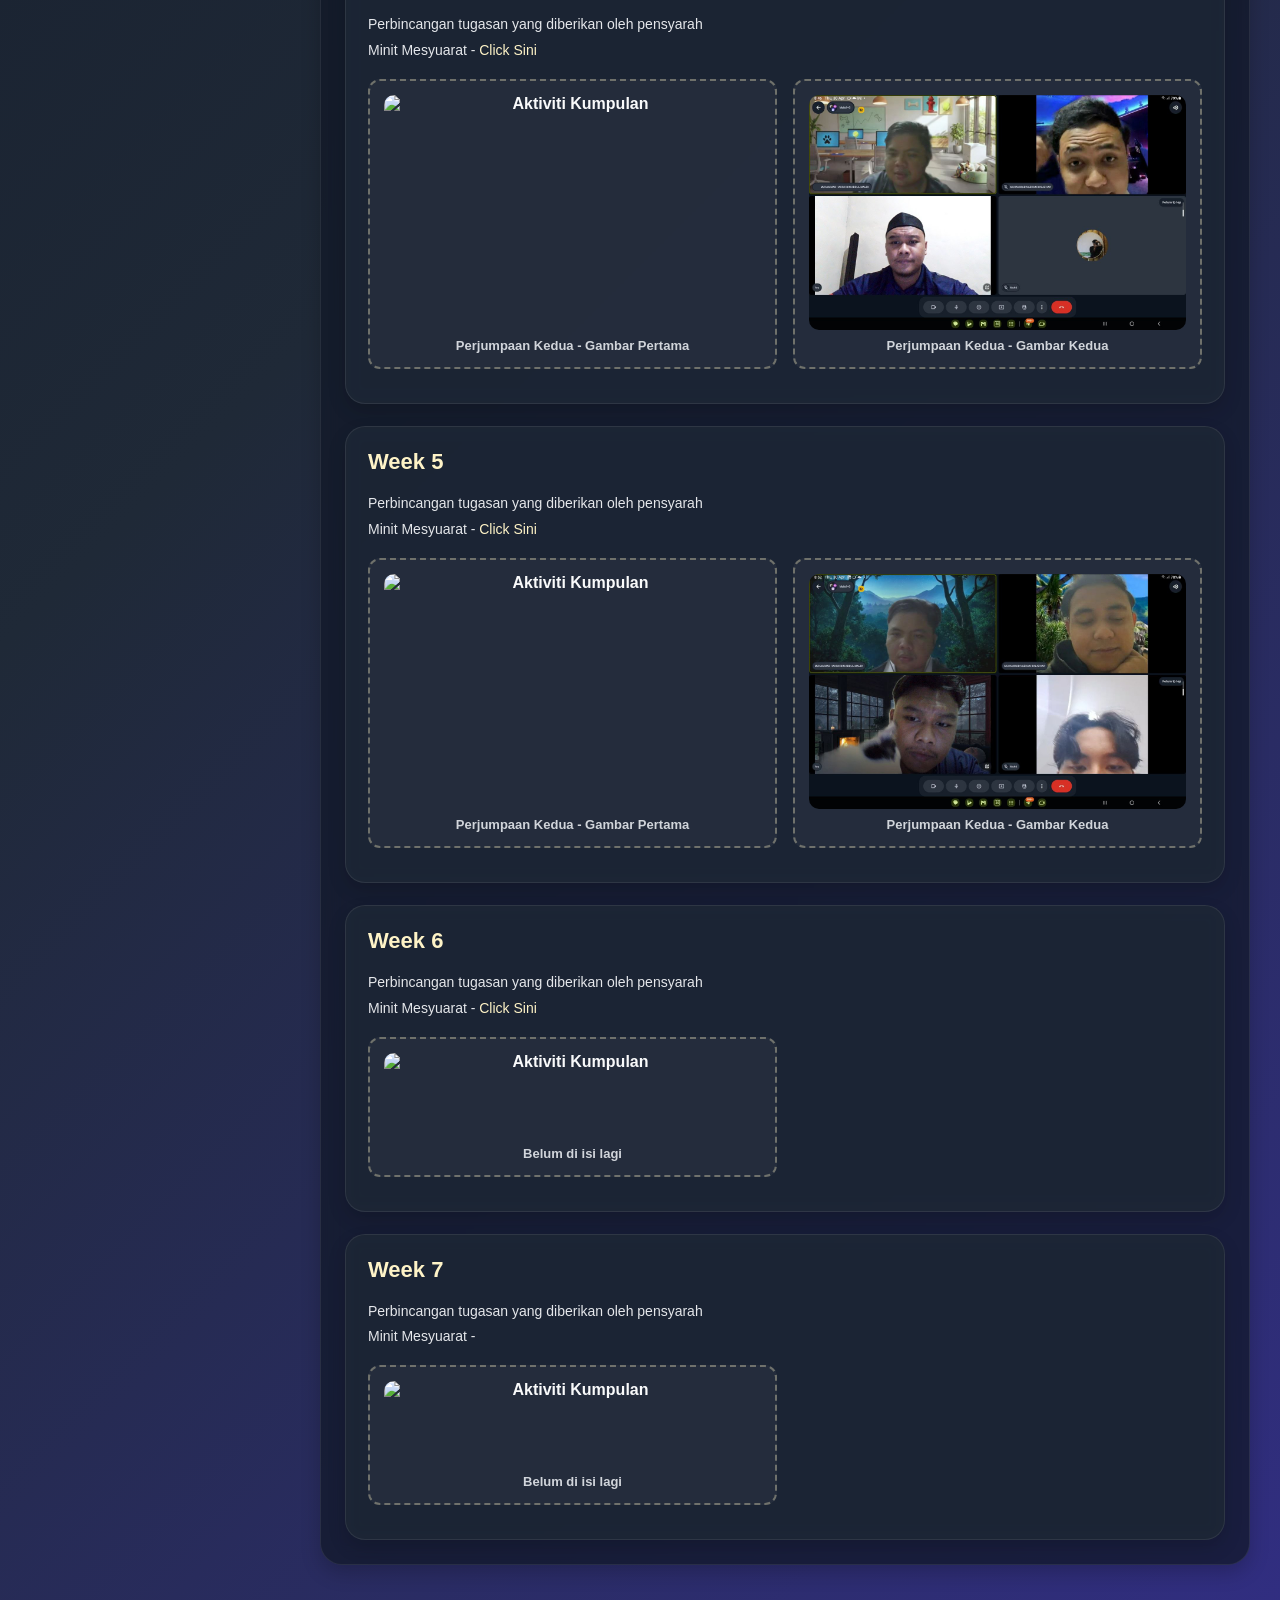
==== commit 4f2ba1fa: "090525 SESI 1 MASUKKAN CV DAN FUNGSI KESEMUA LATIHAN DAN PERBINCANGAN" ====
--- a/activity.html
+++ b/activity.html
@@ -88,21 +88,104 @@
         <div class="week-card">
           <h4 class="week-title">Week 3</h4>
           <div class="member-detail">Perbincangan dan pengagihan tugasan yang diberikan oleh pensyarah</div>
+          <div class="member-detail">
+                      Minit Mesyuarat - 
+                      <a href="https://docs.google.com/document/d/1IO-XX9lBvjbgGfG0ufEokkB6zrxo-spQ/edit?usp=drive_link&ouid=103856773013104298566&rtpof=true&sd=true">Click Sini</a>
+                    </div>
           <div class="members-grid" style="margin-top:16px;">
             <div class="image-slot">
-            <img src="Image/WEEK3/Week3Pic1.jpg" alt="Aktiviti Kumpulan" style="width:100%; height:100%; object-fit:cover;border-radius: 10px;">
+            <img src="Image/Meeting/WEEK3/Week3Pic1.jpg" alt="Aktiviti Kumpulan" style="width:100%; height:100%; object-fit:cover;border-radius: 10px;">
               <span>Perjumpaan pertama - Gambar Pertama</span>
             </div>
             <div class="image-slot">
-            <img src="Image/WEEK3/Week3Pic2.jpg" alt="Aktiviti Kumpulan" style="width:100%; height:100%; object-fit:cover;border-radius: 10px;">
+            <img src="Image/Meeting/WEEK3/Week3Pic2.jpg" alt="Aktiviti Kumpulan" style="width:100%; height:100%; object-fit:cover;border-radius: 10px;">
               <span>Perjumpaan pertama - Gambar Kedua</span>
           </div>
           <div class="image-slot">
-            <img src="Image/WEEK3/Week3Pic3.jpeg" alt="Aktiviti Kumpulan" style="width:100%; height:100%; object-fit:cover;border-radius: 10px;">
+            <img src="Image/Meeting/WEEK3/Week3Pic3.jpeg" alt="Aktiviti Kumpulan" style="width:100%; height:100%; object-fit:cover;border-radius: 10px;">
               <span>Perbincangan dan pengagihan tugas</span>
           </div>
           </div>
         </div>
+
+        <div class="week-card">
+          <h4 class="week-title">Week 4</h4>
+          <div class="member-detail">Perbincangan tugasan yang diberikan oleh pensyarah</div>
+          <div class="member-detail">
+                      Minit Mesyuarat - 
+                      <a href="https://docs.google.com/document/d/1BYix3QOXowL4JOL5jylBZ2YDcZCArjnb/edit?usp=drive_link&ouid=103856773013104298566&rtpof=true&sd=true">Click Sini</a>
+                    </div>
+          <div class="members-grid" style="margin-top:16px;">
+            <div class="image-slot">
+            <img src="Image/Meeting/Week4/Meet Week 4p1.png" alt="Aktiviti Kumpulan" style="width:100%; height:100%; object-fit:cover;border-radius: 10px;">
+              <span>Perjumpaan Kedua - Gambar Pertama</span>
+            </div>
+            <div class="image-slot">
+            <img src="Image/Meeting/Week4/Meet Week 4p2.jpg" alt="Aktiviti Kumpulan" style="width:100%; height:100%; object-fit:cover;border-radius: 10px;">
+              <span>Perjumpaan Kedua - Gambar Kedua</span>
+            </div>
+          </div>
+
+          
+        </div>
+
+        <div class="week-card">
+          <h4 class="week-title">Week 5</h4>
+          <div class="member-detail">Perbincangan tugasan yang diberikan oleh pensyarah</div>
+          <div class="member-detail">
+                      Minit Mesyuarat - 
+                      <a href="https://docs.google.com/document/d/1k0J_V2jMHpywGkbItT8meDh4m31g2yQE/edit?usp=drive_link&ouid=103856773013104298566&rtpof=true&sd=true">Click Sini</a>
+                    </div>
+          <div class="members-grid" style="margin-top:16px;">
+            <div class="image-slot">
+            <img src="Image/Meeting/Week5/Meet Week 5p1.png" alt="Aktiviti Kumpulan" style="width:100%; height:100%; object-fit:cover;border-radius: 10px;">
+              <span>Perjumpaan Kedua - Gambar Pertama</span>
+            </div>
+            <div class="image-slot">
+            <img src="Image/Meeting/Week5/Meet Week 5p2.jpg" alt="Aktiviti Kumpulan" style="width:100%; height:100%; object-fit:cover;border-radius: 10px;">
+              <span>Perjumpaan Kedua - Gambar Kedua</span>
+            </div>
+          </div>
+
+         
+        </div>
+
+        <div class="week-card">
+          <h4 class="week-title">Week 6</h4>
+          <div class="member-detail">Perbincangan tugasan yang diberikan oleh pensyarah</div>
+          <div class="member-detail">
+                      Minit Mesyuarat - 
+                      <a href="https://docs.google.com/document/d/1TuH9KmxfdPqo-JtdsSm-i6SfKy_GEujw/edit?usp=drive_link&ouid=103856773013104298566&rtpof=true&sd=true">Click Sini</a>
+                    </div>
+          <div class="members-grid" style="margin-top:16px;">
+            <div class="image-slot">
+            <img src="" alt="Aktiviti Kumpulan" style="width:100%; height:100%; object-fit:cover;border-radius: 10px;">
+              <span>Belum di isi lagi</span>
+            </div>
+          </div>
+
+  
+        </div>
+
+        <div class="week-card">
+          <h4 class="week-title">Week 7</h4>
+          <div class="member-detail">Perbincangan tugasan yang diberikan oleh pensyarah</div>
+          <div class="member-detail">
+                      Minit Mesyuarat - 
+                      <a href=""></a>
+                    </div>
+          <div class="members-grid" style="margin-top:16px;">
+            <div class="image-slot">
+            <img src="" alt="Aktiviti Kumpulan" style="width:100%; height:100%; object-fit:cover;border-radius: 10px;">
+              <span>Belum di isi lagi</span>
+            </div>
+          </div>
+
+  
+        </div>
+
+
+
         </div>
       </div>
     </section>
--- a/style.css
+++ b/style.css
@@ -10,8 +10,301 @@
 }
 
 body {
-  background: radial-gradient(circle at top left, #1e3a8a 0%, #0f172a 35%, #020617 100%);
+  background: linear-gradient(135deg, #111827, #1f2937, #312e81);
   color: #f8fafc;
+}
+
+/* =========================
+   HOME PAGE HERO
+========================= */
+
+body.home-page {
+  background: #111827;
+  color: white;
+}
+
+.home-topbar {
+  position: absolute;
+  top: 0;
+  left: 0;
+  width: 100%;
+  z-index: 50;
+  background: rgba(0, 0, 0, 0.45);
+  backdrop-filter: blur(6px);
+}
+
+.home-topbar-inner {
+  width: min(1200px, 92%);
+  margin: 0 auto;
+  display: flex;
+  justify-content: space-between;
+  align-items: center;
+  padding: 18px 0;
+}
+
+.home-logo {
+  font-size: 30px;
+  font-weight: 300;
+  letter-spacing: 8px;
+  color: white;
+  text-transform: uppercase;
+}
+
+.home-menu {
+  display: flex;
+  gap: 22px;
+  flex-wrap: wrap;
+}
+
+.home-menu a {
+  color: white;
+  text-decoration: none;
+  font-size: 15px;
+  transition: 0.3s;
+  position: relative;
+}
+
+.home-menu a:hover,
+.home-menu a.active {
+  color: #fef3c7;
+}
+
+.hero-home {
+  position: relative;
+  min-height: 100vh;
+  background:
+    linear-gradient(rgba(0, 0, 0, 0.45), rgba(0, 0, 0, 0.45)),
+    url("Image/home-bg.jpg") center center / cover no-repeat;
+  display: flex;
+  align-items: center;
+}
+
+.hero-home::after {
+  content: "";
+  position: absolute;
+  inset: 0;
+  background: linear-gradient(
+    90deg,
+    rgba(0, 0, 0, 0.55) 0%,
+    rgba(0, 0, 0, 0.35) 40%,
+    rgba(124, 58, 237, 0.18) 100%
+  );
+}
+
+.hero-inner {
+  position: relative;
+  z-index: 2;
+  width: min(1200px, 92%);
+  margin: 0 auto;
+  padding-top: 80px;
+}
+
+.hero-box {
+  max-width: 620px;
+  background: rgba(255, 255, 255, 0.08);
+  border-radius: 26px;
+  padding: 34px 30px;
+  backdrop-filter: blur(8px);
+  box-shadow:
+    0 18px 40px rgba(0, 0, 0, 0.28),
+    inset 0 0 0 1px rgba(255, 255, 255, 0.12);
+}
+
+.hero-kicker {
+  display: inline-block;
+  margin-bottom: 16px;
+  padding: 8px 14px;
+  border-radius: 999px;
+  background: rgba(255, 255, 255, 0.12);
+  color: #fff7ed;
+  font-size: 12px;
+  letter-spacing: 2px;
+  font-weight: bold;
+  text-transform: uppercase;
+}
+
+.hero-title {
+  font-size: 52px;
+  line-height: 1.1;
+  font-weight: 300;
+  letter-spacing: 2px;
+  text-transform: uppercase;
+  margin-bottom: 18px;
+  color: white;
+}
+
+.hero-subtitle {
+  font-size: 20px;
+  line-height: 1.7;
+  color: #f8fafc;
+  margin-bottom: 28px;
+  max-width: 560px;
+}
+
+.hero-buttons {
+  display: flex;
+  gap: 14px;
+  flex-wrap: wrap;
+}
+
+.hero-btn {
+  text-decoration: none;
+  padding: 14px 24px;
+  border-radius: 12px;
+  font-size: 15px;
+  font-weight: bold;
+  letter-spacing: 1px;
+  transition: 0.3s;
+}
+
+.hero-btn-primary {
+  background: white;
+  color: #111827;
+}
+
+.hero-btn-primary:hover {
+  transform: translateY(-3px);
+  box-shadow: 0 10px 22px rgba(255, 255, 255, 0.22);
+}
+
+.hero-btn-secondary {
+  background: rgba(255, 255, 255, 0.12);
+  color: white;
+  border: 1px solid rgba(255, 255, 255, 0.22);
+}
+
+.hero-btn-secondary:hover {
+  transform: translateY(-3px);
+  background: rgba(255, 255, 255, 0.2);
+}
+
+.home-info-section {
+  background: linear-gradient(135deg, #111827, #1f2937, #312e81);
+  padding: 70px 0;
+}
+
+.home-info-inner {
+  width: min(1200px, 92%);
+  margin: 0 auto;
+}
+
+.home-info-title {
+  font-size: 40px;
+  line-height: 1.1;
+  font-weight: 300;
+  letter-spacing: 3px;
+  color: white;
+  text-transform: uppercase;
+  margin-bottom: 18px;
+}
+
+.home-info-text {
+  max-width: 720px;
+  color: #e5e7eb;
+  font-size: 18px;
+  line-height: 1.8;
+  margin-bottom: 34px;
+}
+
+.home-image-grid {
+  display: grid;
+  grid-template-columns: repeat(3, 1fr);
+  gap: 24px;
+}
+
+.home-image-card {
+  position: relative;
+  overflow: hidden;
+  border-radius: 20px;
+  min-height: 360px;
+  background: #111827;
+  box-shadow: 0 10px 24px rgba(0, 0, 0, 0.25);
+}
+
+.home-image-card img {
+  width: 100%;
+  height: 100%;
+  object-fit: cover;
+  display: block;
+  filter: brightness(0.72);
+  transition: transform 0.5s ease;
+}
+
+.home-image-card:hover img {
+  transform: scale(1.06);
+}
+
+.home-image-overlay {
+  position: absolute;
+  inset: 0;
+  display: flex;
+  align-items: flex-end;
+  padding: 24px;
+  background: linear-gradient(
+    to top,
+    rgba(0, 0, 0, 0.72),
+    rgba(0, 0, 0, 0.18),
+    transparent
+  );
+}
+
+.home-image-overlay h4 {
+  color: white;
+  font-size: 28px;
+  line-height: 1.2;
+  font-weight: 300;
+  letter-spacing: 2px;
+  text-transform: uppercase;
+}
+
+.home-banner-section {
+  padding: 70px 0 90px;
+  background: linear-gradient(135deg, #111827, #1f2937, #312e81);
+}
+
+.home-banner-card {
+  width: min(1200px, 92%);
+  margin: 0 auto;
+  border-radius: 26px;
+  overflow: hidden;
+  position: relative;
+  min-height: 420px;
+  box-shadow: 0 14px 30px rgba(0, 0, 0, 0.28);
+}
+
+.home-banner-card img {
+  width: 100%;
+  height: 420px;
+  object-fit: cover;
+  display: block;
+  filter: brightness(0.55);
+}
+
+.home-banner-content {
+  position: absolute;
+  inset: 0;
+  display: flex;
+  align-items: center;
+  padding: 40px;
+}
+
+.home-banner-text {
+  max-width: 650px;
+}
+
+.home-banner-text h3 {
+  font-size: 42px;
+  font-weight: 300;
+  letter-spacing: 3px;
+  text-transform: uppercase;
+  color: white;
+  margin-bottom: 16px;
+}
+
+.home-banner-text p {
+  font-size: 18px;
+  line-height: 1.8;
+  color: #f3f4f6;
 }
 
 /* =========================
@@ -21,7 +314,7 @@
 #loader {
   position: fixed;
   inset: 0;
-  background: linear-gradient(135deg, #020617, #0f172a, #1e3a8a);
+  background: linear-gradient(135deg, #111827, #1f2937, #312e81);
   display: flex;
   justify-content: center;
   align-items: center;
@@ -128,7 +421,7 @@
   align-items: center;
   font-size: 32px;
   font-weight: 800;
-  color: #0f172a;
+  color: #111827;
   background: linear-gradient(135deg, #ffffff, #f8fafc, #e2e8f0);
   box-shadow: 0 10px 24px rgba(0, 0, 0, 0.18);
   animation: pulseCore 1.6s ease-in-out infinite;
@@ -267,7 +560,7 @@
 
 .sidebar {
   width: 290px;
-  background: linear-gradient(180deg, rgba(10,15,30,0.96), rgba(17,24,39,0.94), rgba(30,41,59,0.92));
+  background: linear-gradient(180deg, #111827, #1f2937, #312e81);
   color: white;
   padding: 26px 20px;
   box-shadow: 8px 0 30px rgba(0, 0, 0, 0.35);
@@ -287,7 +580,7 @@
   width: 160px;
   height: 160px;
   border-radius: 50%;
-  background: radial-gradient(circle, rgba(254,243,199,0.18), transparent 70%);
+  background: radial-gradient(circle, rgba(254, 243, 199, 0.18), transparent 70%);
   filter: blur(10px);
   pointer-events: none;
 }
@@ -300,7 +593,7 @@
   width: 170px;
   height: 170px;
   border-radius: 50%;
-  background: radial-gradient(circle, rgba(99,102,241,0.18), transparent 70%);
+  background: radial-gradient(circle, rgba(124, 58, 237, 0.18), transparent 70%);
   filter: blur(12px);
   pointer-events: none;
 }
@@ -322,7 +615,7 @@
   content: "";
   position: absolute;
   inset: 0;
-  background: linear-gradient(135deg, rgba(254,243,199,0.10), transparent 45%, rgba(129,140,248,0.10));
+  background: linear-gradient(135deg, rgba(254, 243, 199, 0.10), transparent 45%, rgba(124, 58, 237, 0.10));
   pointer-events: none;
 }
 
@@ -342,7 +635,7 @@
   font-weight: 800;
   line-height: 1.1;
   color: white;
-  text-shadow: 0 6px 18px rgba(0,0,0,0.25);
+  text-shadow: 0 6px 18px rgba(0, 0, 0, 0.25);
 }
 
 .menu {
@@ -376,7 +669,7 @@
   bottom: 10px;
   width: 4px;
   border-radius: 999px;
-  background: linear-gradient(180deg, #fef3c7, #818cf8);
+  background: linear-gradient(180deg, #fef3c7, #7c3aed);
   opacity: 0;
   transform: scaleY(0.3);
   transition: all 0.28s ease;
@@ -386,7 +679,7 @@
   content: "";
   position: absolute;
   inset: 0;
-  background: linear-gradient(90deg, rgba(254,243,199,0.10), transparent 55%);
+  background: linear-gradient(90deg, rgba(254, 243, 199, 0.10), transparent 55%);
   opacity: 0;
   transition: 0.28s ease;
 }
@@ -409,11 +702,11 @@
 
 .menu a.active {
   color: white;
-  background: linear-gradient(135deg, rgba(254,243,199,0.14), rgba(129,140,248,0.14));
+  background: linear-gradient(135deg, rgba(254, 243, 199, 0.14), rgba(124, 58, 237, 0.14));
   border: 1px solid rgba(254, 243, 199, 0.18);
   box-shadow:
     0 14px 24px rgba(0, 0, 0, 0.20),
-    inset 0 0 0 1px rgba(255,255,255,0.05);
+    inset 0 0 0 1px rgba(255, 255, 255, 0.05);
 }
 
 .menu a.active::before {
@@ -436,15 +729,15 @@
   font-size: 18px;
   font-weight: bold;
   color: #fff;
-  background: linear-gradient(135deg, rgba(254,243,199,0.20), rgba(129,140,248,0.22));
-  box-shadow: inset 0 0 0 1px rgba(255,255,255,0.08);
+  background: linear-gradient(135deg, rgba(254, 243, 199, 0.20), rgba(124, 58, 237, 0.22));
+  box-shadow: inset 0 0 0 1px rgba(255, 255, 255, 0.08);
   transition: 0.28s ease;
 }
 
 .menu a:hover .menu-icon,
 .menu a.active .menu-icon {
   transform: scale(1.08) rotate(-4deg);
-  background: linear-gradient(135deg, rgba(254,243,199,0.30), rgba(129,140,248,0.32));
+  background: linear-gradient(135deg, rgba(254, 243, 199, 0.30), rgba(124, 58, 237, 0.32));
 }
 
 .menu-text {
@@ -485,7 +778,7 @@
 }
 
 .card {
-  background: rgba(10, 20, 40, 0.72);
+  background: rgba(17, 24, 39, 0.72);
   padding: 24px;
   border-radius: 22px;
   box-shadow: 0 8px 20px rgba(0, 0, 0, 0.20);
@@ -513,7 +806,7 @@
 }
 
 .week-card {
-  background: rgba(25, 38, 60, 0.82);
+  background: rgba(31, 41, 55, 0.82);
   border-radius: 20px;
   padding: 22px;
   box-shadow: 0 8px 18px rgba(0, 0, 0, 0.16);
@@ -534,7 +827,7 @@
 }
 
 .member-card {
-  background: rgba(8, 20, 45, 0.95);
+  background: rgba(17, 24, 39, 0.95);
   border-radius: 16px;
   padding: 16px;
   border: 1px solid rgba(255, 255, 255, 0.08);
@@ -655,6 +948,11 @@
 ========================= */
 
 @media (max-width: 992px) {
+  .hero-title {
+    font-size: 40px;
+  }
+
+  .home-image-grid,
   .members-grid {
     grid-template-columns: 1fr;
   }
@@ -708,4 +1006,145 @@
     height: 58px;
     font-size: 28px;
   }
+
+  .home-topbar-inner {
+    flex-direction: column;
+    gap: 14px;
+    align-items: flex-start;
+  }
+
+  .home-logo {
+    font-size: 24px;
+    letter-spacing: 5px;
+  }
+
+  .hero-home {
+    min-height: 88vh;
+  }
+
+  .hero-box {
+    padding: 24px 20px;
+  }
+
+  .hero-title {
+    font-size: 30px;
+  }
+
+  .hero-subtitle {
+    font-size: 16px;
+  }
+
+  .home-info-title {
+    font-size: 28px;
+  }
+
+  .home-banner-text h3 {
+    font-size: 28px;
+  }
+
+  .home-banner-text p {
+    font-size: 16px;
+  }
+
+  .home-banner-card img {
+    height: 460px;
+  }
+}
+
+/* =========================
+    FLIP-CV PREMIUM INTEGRATION
+========================= */
+/* =========================
+    FLIP-CV PREMIUM INTEGRATION
+========================= */
+
+/* Container Utama */
+.flip-cv-container {
+    background-color: transparent;
+    width: 100%;
+    aspect-ratio: 1 / 1.41; /* Nisbah A4 */
+    perspective: 1500px;
+    margin-bottom: 15px;
+    border: 2px dashed rgba(254, 243, 199, 0.35);
+    border-radius: 12px;
+    
+    /* Transition untuk Hover */
+    transition: all 0.4s cubic-bezier(0.4, 0, 0.2, 1);
+    
+    /* Fix Gambar Blur */
+    will-change: transform;
+    backface-visibility: hidden;
+    -webkit-font-smoothing: subpixel-antialiased;
+}
+
+/* KESAN HOVER YANG ANDA MAHU */
+.flip-cv-container:hover {
+    transform: translateY(-4px) scale(1.02) translateZ(0); /* translateZ(0) untuk kekalkan ketajaman */
+    box-shadow: 0 10px 20px rgba(0, 0, 0, 0.16);
+    border-color: #fef3c7;
+    background: rgba(255, 255, 255, 0.08);
+}
+
+/* Bahagian Dalam (Yang Berpusing) */
+.flip-cv-inner {
+    position: relative;
+    width: 100%;
+    height: 100%;
+    transition: transform 0.8s cubic-bezier(0.4, 0, 0.2, 1);
+    transform-style: preserve-3d;
+}
+
+/* Trigger Pusing melalui JavaScript */
+.flip-cv-inner.is-flipped {
+    transform: rotateY(180deg);
+}
+
+/* Sisi Depan & Belakang */
+.flip-cv-front, .flip-cv-back {
+    position: absolute;
+    inset: 0;
+    backface-visibility: hidden;
+    border-radius: 15px;
+    border: 1px solid rgba(255, 255, 255, 0.15);
+    overflow: hidden;
+    box-shadow: 0 10px 30px rgba(0,0,0,0.5);
+}
+
+/* Style Gambar */
+.flip-cv-front img, .flip-cv-back img {
+    width: 100%;
+    height: 100%;
+    object-fit: cover;
+    cursor: zoom-in;
+    
+    /* Booster Ketajaman Gambar */
+    image-rendering: -webkit-optimize-contrast;
+    transform: translateZ(0); 
+}
+
+.flip-cv-back {
+    transform: rotateY(180deg);
+}
+
+/* Butang Flip Action */
+.btn-flip-action {
+    display: block;
+    width: 100%;
+    padding: 10px;
+    background: rgba(254, 243, 199, 0.1);
+    border: 1px solid rgba(254, 243, 199, 0.3);
+    border-radius: 8px;
+    color: #fef3c7;
+    font-size: 13px;
+    font-weight: bold;
+    text-transform: uppercase;
+    cursor: pointer;
+    transition: 0.3s;
+    margin-bottom: 15px;
+}
+
+.btn-flip-action:hover {
+    background: rgba(254, 243, 199, 0.2);
+    transform: translateY(-2px);
+    box-shadow: 0 0 15px rgba(254, 243, 199, 0.2);
 }
